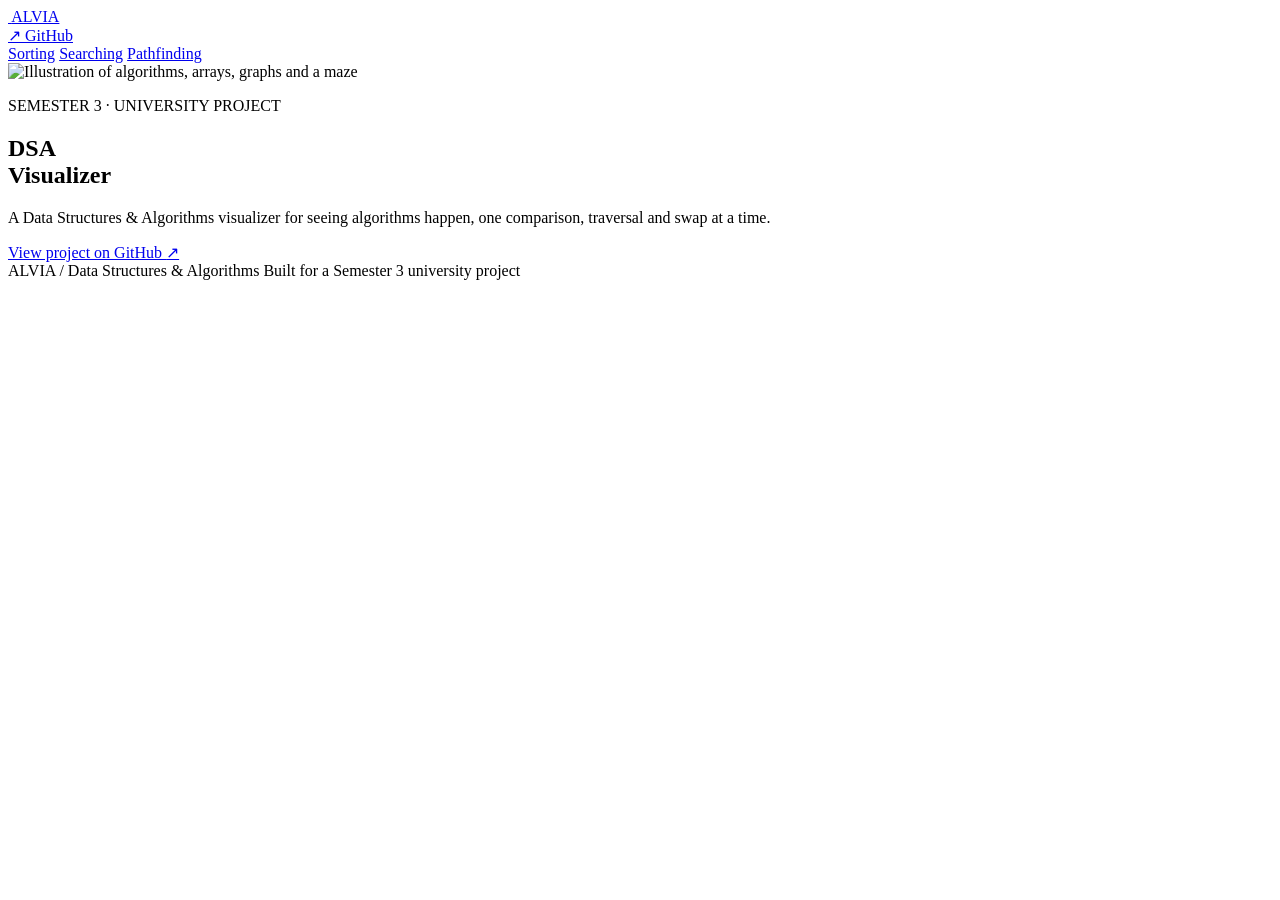
==== index.html @ 011ecc25 "Add files via upload" ====
<!DOCTYPE html>
<html lang="en">
<head>
  <meta charset="UTF-8" />
  <meta name="viewport" content="width=device-width, initial-scale=1.0" />
  <meta name="description" content="ALVIA — a Data Structures and Algorithms visualizer." />
  <title>ALVIA — DSA Visualizer</title>
  <link rel="icon" href="assets/logo.svg" type="image/svg+xml" />
  <link rel="stylesheet" href="css/style.css" />
</head>
<body class="landing-page">
  <header class="site-header">
    <a class="brand" href="index.html" aria-label="ALVIA home">
      <img src="assets/logo.svg" alt="" />
      <span>ALVIA</span>
    </a>

    <div class="header-actions">
      <a class="github-pill" data-github href="#" target="_blank" rel="noopener noreferrer">
        <span class="github-icon">↗</span>
        GitHub
      </a>
    </div>

    <nav class="hero-nav" aria-label="Visualizer navigation">
      <a href="sorting.html">Sorting</a>
      <a href="searching.html">Searching</a>
      <a href="pathfinding.html">Pathfinding</a>
    </nav>
  </header>

  <main class="hero">
    <section class="hero-visual" aria-label="ALVIA illustration">
      <img src="assets/hero.svg" alt="Illustration of algorithms, arrays, graphs and a maze" />
    </section>

    <section class="hero-copy">
      <p class="eyebrow">SEMESTER 3 · UNIVERSITY PROJECT</p>
      <h1>DSA<br />Visualizer</h1>
      <p class="hero-subtitle">
        A Data Structures &amp; Algorithms visualizer for seeing algorithms
        happen, one comparison, traversal and swap at a time.
      </p>
      <a class="primary-button" data-github href="#" target="_blank" rel="noopener noreferrer">
        View project on GitHub <span>↗</span>
      </a>
    </section>
  </main>

  <footer class="landing-footer">
    <span>ALVIA / Data Structures &amp; Algorithms</span>
    <span>Built for a Semester 3 university project</span>
  </footer>

  <script src="js/main.js"></script>
</body>
</html>
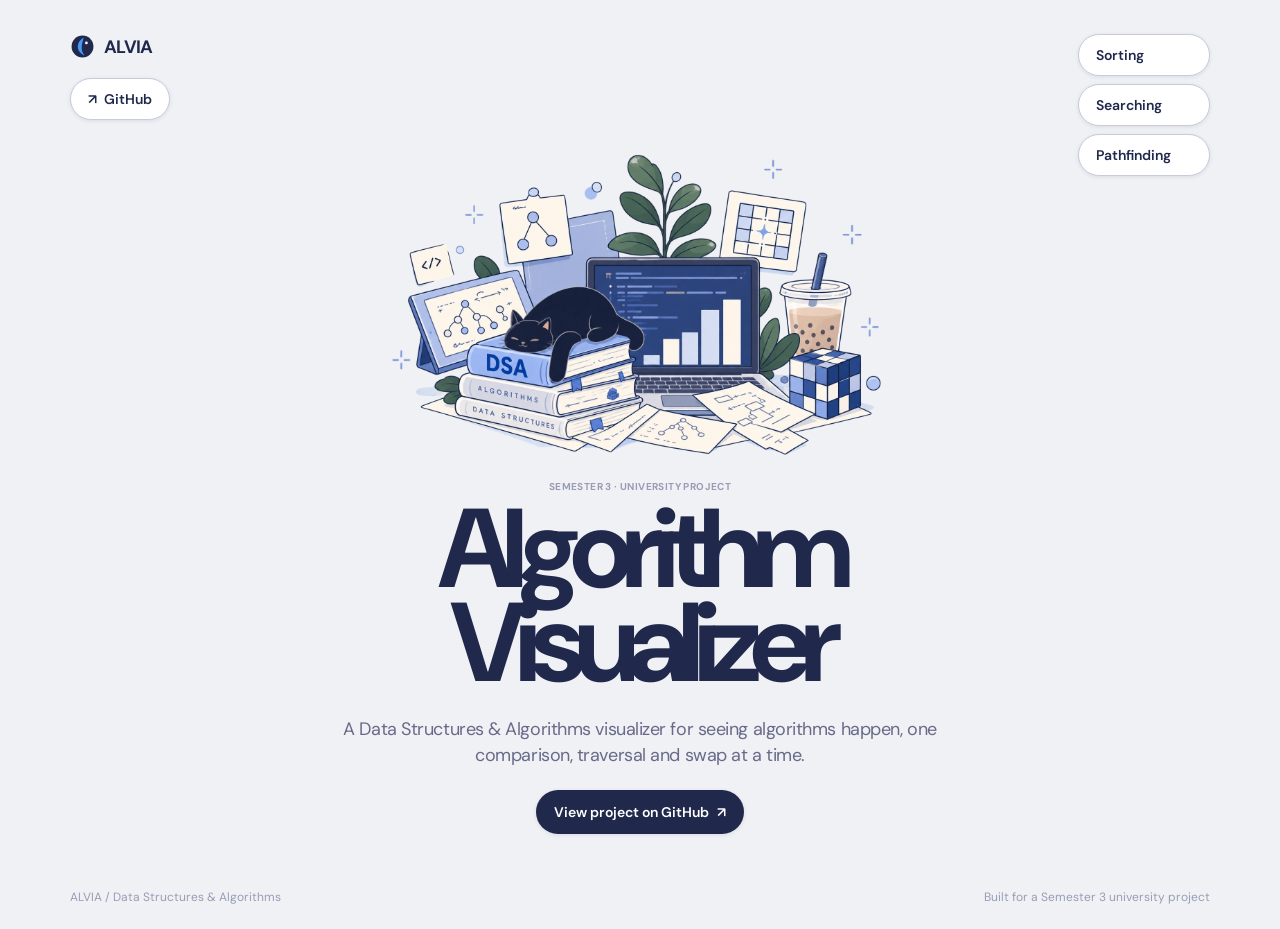
==== commit 1c2a2274: "Change title from 'DSA' to 'Algorithm'" ====
--- a/index.html
+++ b/index.html
@@ -36,7 +36,7 @@
 
     <section class="hero-copy">
       <p class="eyebrow">SEMESTER 3 · UNIVERSITY PROJECT</p>
-      <h1>DSA<br />Visualizer</h1>
+      <h1>Algorithm<br />Visualizer</h1>
       <p class="hero-subtitle">
         A Data Structures &amp; Algorithms visualizer for seeing algorithms
         happen, one comparison, traversal and swap at a time.
--- a/css/style.css
+++ b/css/style.css
@@ -0,0 +1,612 @@
+@import url('https://fonts.googleapis.com/css2?family=DM+Sans:wght@400;500;600;700&display=swap');
+
+:root {
+  --navy: #20294c;
+  --blue: #459af8;
+  --steel: #375390;
+  --fog: #f0f1f5;
+  --white: #ffffff;
+  --silver: #c7cbdb;
+  --mist: #dddfe9;
+  --smoke: #979db5;
+  --dusk: #676b89;
+  --green: #63b879;
+  --red: #e76556;
+  --yellow: #f8d84a;
+  --shadow: rgba(32, 41, 76, 0.12) 0 9px 25px;
+  --shadow-sm: rgba(32, 41, 76, 0.10) 0 1px 4px;
+  --radius-card: 12px;
+  --radius-panel: 24px;
+  --radius-pill: 9999px;
+}
+
+* { box-sizing: border-box; }
+
+html { scroll-behavior: smooth; }
+
+body {
+  margin: 0;
+  min-height: 100vh;
+  background: var(--fog);
+  color: var(--navy);
+  font-family: "DM Sans", Inter, ui-sans-serif, system-ui, -apple-system, BlinkMacSystemFont, "Segoe UI", sans-serif;
+  -webkit-font-smoothing: antialiased;
+}
+
+a { color: inherit; text-decoration: none; }
+
+button, input { font: inherit; }
+
+button { cursor: pointer; }
+
+.site-header {
+  position: relative;
+  max-width: 1200px;
+  margin: 0 auto;
+  padding: 34px 30px 0;
+  min-height: 100px;
+}
+
+.brand {
+  display: inline-flex;
+  align-items: center;
+  gap: 9px;
+  font-size: 18px;
+  font-weight: 700;
+  letter-spacing: -0.04em;
+}
+
+.brand img {
+  width: 25px;
+  height: 25px;
+}
+
+.header-actions {
+  position: absolute;
+  left: 30px;
+  top: 78px;
+}
+
+.github-pill, .back-link, .hero-nav a {
+  display: inline-flex;
+  align-items: center;
+  justify-content: center;
+  min-height: 42px;
+  padding: 10px 17px;
+  border-radius: var(--radius-pill);
+  background: var(--white);
+  border: 1px solid var(--silver);
+  box-shadow: var(--shadow-sm);
+  color: var(--navy);
+  font-size: 14px;
+  font-weight: 600;
+  transition: transform .18s ease, box-shadow .18s ease, color .18s ease;
+}
+
+.github-pill:hover, .back-link:hover, .hero-nav a:hover {
+  transform: translateY(-2px);
+  box-shadow: var(--shadow);
+  color: var(--blue);
+}
+
+.github-icon { margin-right: 7px; }
+
+.hero-nav {
+  position: absolute;
+  right: 30px;
+  top: 34px;
+  display: flex;
+  flex-direction: column;
+  gap: 8px;
+  align-items: stretch;
+}
+
+.hero-nav a {
+  min-width: 132px;
+  justify-content: flex-start;
+}
+
+.hero {
+  max-width: 1200px;
+  margin: 0 auto;
+  padding: 25px 30px 30px;
+  text-align: center;
+}
+
+.hero-visual {
+  max-width: 670px;
+  margin: 0 auto;
+}
+
+.hero-visual img {
+  display: block;
+  width: 100%;
+  max-height: 355px;
+  object-fit: contain;
+}
+
+.hero-copy {
+  max-width: 720px;
+  margin: 0 auto;
+}
+
+.eyebrow {
+  margin: 0 0 9px;
+  color: var(--smoke);
+  font-size: 10px;
+  font-weight: 700;
+  letter-spacing: .4px;
+  text-transform: uppercase;
+}
+
+.hero h1 {
+  margin: 0;
+  font-size: clamp(68px, 9vw, 112px);
+  line-height: .84;
+  letter-spacing: -.095em;
+  font-weight: 700;
+}
+
+.hero-subtitle {
+  max-width: 600px;
+  margin: 26px auto 22px;
+  color: var(--dusk);
+  font-size: 18px;
+  line-height: 1.45;
+  letter-spacing: -.025em;
+}
+
+.primary-button, .secondary-button {
+  display: inline-flex;
+  align-items: center;
+  justify-content: center;
+  gap: 8px;
+  border-radius: var(--radius-pill);
+  min-height: 44px;
+  padding: 11px 18px;
+  font-size: 14px;
+  font-weight: 600;
+  transition: transform .18s ease, box-shadow .18s ease, background .18s ease;
+}
+
+.primary-button {
+  border: 0;
+  background: var(--navy);
+  color: var(--white);
+  box-shadow: var(--shadow-sm);
+}
+
+.primary-button:hover {
+  transform: translateY(-2px);
+  box-shadow: var(--shadow);
+}
+
+.secondary-button {
+  background: var(--white);
+  border: 1.5px solid var(--steel);
+  color: var(--steel);
+  box-shadow: none;
+}
+
+.secondary-button:hover {
+  transform: translateY(-1px);
+  background: #f8f9fc;
+}
+
+.danger-button { border-color: #d88c85; color: #b95147; }
+
+.landing-footer {
+  max-width: 1200px;
+  margin: 25px auto 0;
+  padding: 0 30px 24px;
+  display: flex;
+  justify-content: space-between;
+  color: var(--smoke);
+  font-size: 12px;
+}
+
+/* Workspace */
+.workspace-header {
+  max-width: 1380px;
+  margin: 0 auto;
+  padding: 22px 28px;
+  display: flex;
+  align-items: center;
+  gap: 10px;
+}
+
+.workspace-header .brand { flex: 0 0 auto; }
+
+.crumb {
+  color: var(--dusk);
+  font-size: 14px;
+}
+
+.back-link {
+  margin-left: auto;
+}
+
+.workspace {
+  max-width: 1380px;
+  margin: 0 auto;
+  padding: 0 28px 34px;
+  display: grid;
+  grid-template-columns: 235px minmax(0, 1fr);
+  gap: 18px;
+}
+
+.algorithm-sidebar,
+.visualizer-panel {
+  background: rgba(255,255,255,.58);
+  border-radius: var(--radius-panel);
+  box-shadow: var(--shadow);
+}
+
+.algorithm-sidebar {
+  padding: 18px;
+  align-self: start;
+  position: sticky;
+  top: 18px;
+}
+
+.sidebar-label {
+  margin: 2px 8px 12px;
+  color: var(--smoke);
+  font-size: 10px;
+  font-weight: 700;
+  letter-spacing: .4px;
+}
+
+.algorithm-option {
+  display: block;
+  width: 100%;
+  padding: 12px 13px;
+  margin: 3px 0;
+  border: 0;
+  border-radius: 10px;
+  background: transparent;
+  color: var(--navy);
+  text-align: left;
+  font-size: 14px;
+  font-weight: 600;
+}
+
+.algorithm-option:hover { background: #eaf1fb; }
+
+.algorithm-option.active {
+  background: #dcebff;
+  color: #1f6fd4;
+}
+
+.visualizer-panel {
+  min-width: 0;
+  padding: 24px;
+}
+
+.panel-heading {
+  display: flex;
+  justify-content: space-between;
+  align-items: flex-start;
+  margin-bottom: 16px;
+}
+
+.panel-heading h1 {
+  margin: 0;
+  font-size: 42px;
+  line-height: 1;
+  letter-spacing: -.055em;
+}
+
+.panel-heading p:not(.eyebrow) {
+  margin: 10px 0 0;
+  max-width: 700px;
+  color: var(--dusk);
+  font-size: 15px;
+  line-height: 1.45;
+}
+
+.chart-card, .grid-card {
+  min-height: 340px;
+  padding: 22px;
+  background: var(--white);
+  border-radius: var(--radius-card);
+  box-shadow: var(--shadow);
+}
+
+.bars {
+  height: 295px;
+  width: 100%;
+  display: flex;
+  align-items: flex-end;
+  gap: 7px;
+}
+
+.bar {
+  flex: 1;
+  min-width: 10px;
+  max-width: 72px;
+  background: #b9d3f7;
+  border-radius: 7px 7px 2px 2px;
+  position: relative;
+  transition: height .18s ease, background .15s ease, transform .15s ease;
+}
+
+.bar span {
+  position: absolute;
+  left: 50%;
+  bottom: -25px;
+  transform: translateX(-50%);
+  color: var(--navy);
+  font-size: 11px;
+}
+
+.bar.active { background: var(--blue); transform: translateY(-3px); }
+.bar.compare { background: #7fb6f7; }
+.bar.sorted { background: var(--green); }
+.bar.target { background: var(--yellow); }
+.bar.found { background: var(--green); }
+.bar.range { background: #a9c8f3; }
+.bar.dimmed { opacity: .42; }
+
+.control-row {
+  display: flex;
+  align-items: center;
+  gap: 10px;
+  padding: 16px 2px;
+}
+
+.control-button { min-width: 106px; }
+
+.speed-control {
+  margin-left: auto;
+  display: flex;
+  align-items: center;
+  gap: 9px;
+  color: var(--dusk);
+  font-size: 13px;
+  min-width: min(400px, 45%);
+}
+
+.speed-control output {
+  min-width: 48px;
+  color: var(--navy);
+  font-weight: 600;
+}
+
+.speed-control input { flex: 1; accent-color: var(--blue); }
+
+.card {
+  background: var(--white);
+  border-radius: var(--radius-card);
+  box-shadow: var(--shadow);
+}
+
+.array-controls {
+  padding: 20px;
+}
+
+.section-title-row {
+  display: flex;
+  align-items: center;
+  justify-content: space-between;
+  gap: 20px;
+}
+
+.section-title-row h2,
+.path-tools h2 {
+  margin: 0;
+  font-size: 24px;
+  letter-spacing: -.035em;
+}
+
+.count-control {
+  display: flex;
+  align-items: center;
+  gap: 7px;
+  color: var(--dusk);
+  font-size: 12px;
+}
+
+.count-control button {
+  width: 32px;
+  height: 32px;
+  border: 1px solid var(--silver);
+  background: var(--fog);
+  border-radius: 9px;
+  color: var(--navy);
+  font-size: 19px;
+}
+
+.count-control output {
+  min-width: 38px;
+  text-align: center;
+  font-weight: 700;
+  color: var(--navy);
+}
+
+.button-row {
+  display: flex;
+  flex-wrap: wrap;
+  gap: 8px;
+  margin-top: 14px;
+}
+
+.helper-text {
+  color: var(--smoke);
+  font-size: 12px;
+  line-height: 1.45;
+  margin: 13px 0 10px;
+}
+
+.array-editor {
+  display: grid;
+  grid-template-columns: repeat(auto-fit, minmax(62px, 1fr));
+  gap: 7px;
+}
+
+.value-editor {
+  padding: 6px;
+  background: var(--fog);
+  border: 1px solid var(--silver);
+  border-radius: 10px;
+}
+
+.value-editor .mini-actions {
+  display: flex;
+  gap: 4px;
+  margin-bottom: 5px;
+}
+
+.value-editor button {
+  flex: 1;
+  height: 20px;
+  padding: 0;
+  border: 0;
+  background: var(--white);
+  color: var(--steel);
+  border-radius: 5px;
+  font-size: 12px;
+}
+
+.value-editor input {
+  width: 100%;
+  border: 0;
+  background: transparent;
+  text-align: center;
+  color: var(--navy);
+  font-weight: 700;
+  outline: none;
+}
+
+.target-row {
+  padding: 12px 15px;
+  margin-bottom: 14px;
+  display: flex;
+  align-items: center;
+  gap: 12px;
+}
+
+.target-row label {
+  color: var(--dusk);
+  font-size: 13px;
+  font-weight: 600;
+}
+
+.target-row input {
+  width: 110px;
+  border: 1px solid var(--silver);
+  border-radius: 8px;
+  padding: 9px 10px;
+  color: var(--navy);
+  outline: none;
+  background: var(--fog);
+}
+
+.target-row input:focus { border-color: var(--blue); }
+
+.status-text {
+  margin-left: auto;
+  color: var(--smoke);
+  font-size: 12px;
+}
+
+.legend {
+  margin-top: 24px;
+  padding: 12px 8px;
+  display: grid;
+  gap: 8px;
+  color: var(--dusk);
+  font-size: 11px;
+}
+
+.legend span { display: flex; align-items: center; gap: 7px; }
+
+.legend-dot {
+  width: 10px;
+  height: 10px;
+  border-radius: 3px;
+  background: var(--silver);
+}
+
+.legend-dot.start { background: var(--green); border-radius: 50%; }
+.legend-dot.end { background: var(--red); border-radius: 50%; }
+.legend-dot.wall { background: #4f5564; }
+.legend-dot.visited { background: #8ec2fa; }
+.legend-dot.path { background: var(--yellow); }
+
+.path-workspace .visualizer-panel { overflow: hidden; }
+
+.grid-card {
+  min-height: 0;
+  padding: 15px;
+}
+
+.path-grid {
+  --cols: 35;
+  display: grid;
+  grid-template-columns: repeat(var(--cols), minmax(8px, 1fr));
+  width: 100%;
+  aspect-ratio: 35 / 18;
+  border: 1px solid #aab5c8;
+  overflow: hidden;
+}
+
+.node {
+  min-width: 0;
+  min-height: 0;
+  border-right: 1px solid #bfc9d8;
+  border-bottom: 1px solid #bfc9d8;
+  background: #f7f9fc;
+  transition: background .1s ease, transform .1s ease;
+}
+
+.node:hover { background: #eaf2fd; }
+
+.node.wall { background: #4f5564; }
+.node.start { background: var(--green); }
+.node.end { background: var(--red); }
+.node.visited { background: #8ec2fa; }
+.node.path { background: var(--yellow); }
+.node.start.path { background: var(--green); }
+.node.end.path { background: var(--red); }
+
+.path-tools {
+  padding: 18px;
+  margin-top: 2px;
+}
+
+.tool-button.active {
+  background: #dcebff;
+  border-color: var(--blue);
+  color: #1f6fd4;
+}
+
+@media (max-width: 900px) {
+  .hero-nav { position: static; flex-direction: row; margin-top: 15px; }
+  .hero-nav a { min-width: 0; flex: 1; }
+  .header-actions { top: 34px; right: 30px; left: auto; }
+  .site-header { min-height: 150px; }
+  .workspace { grid-template-columns: 1fr; }
+  .algorithm-sidebar { position: static; display: flex; flex-wrap: wrap; gap: 5px; }
+  .sidebar-label { width: 100%; }
+  .algorithm-option { width: auto; flex: 1; }
+  .legend { display: flex; flex-wrap: wrap; width: 100%; }
+}
+
+@media (max-width: 650px) {
+  .site-header { padding: 20px 18px 0; }
+  .header-actions { left: 18px; top: 66px; }
+  .hero-nav { margin-top: 62px; flex-wrap: wrap; }
+  .hero { padding: 10px 18px 25px; }
+  .hero h1 { font-size: 67px; }
+  .landing-footer { padding: 0 18px 20px; flex-direction: column; gap: 5px; }
+  .workspace-header { padding: 18px; }
+  .workspace { padding: 0 18px 24px; }
+  .visualizer-panel { padding: 15px; }
+  .panel-heading h1 { font-size: 34px; }
+  .control-row { flex-wrap: wrap; }
+  .speed-control { min-width: 100%; margin-left: 0; }
+  .target-row { flex-wrap: wrap; }
+  .status-text { margin-left: 0; width: 100%; }
+  .array-editor { grid-template-columns: repeat(4, 1fr); }
+}
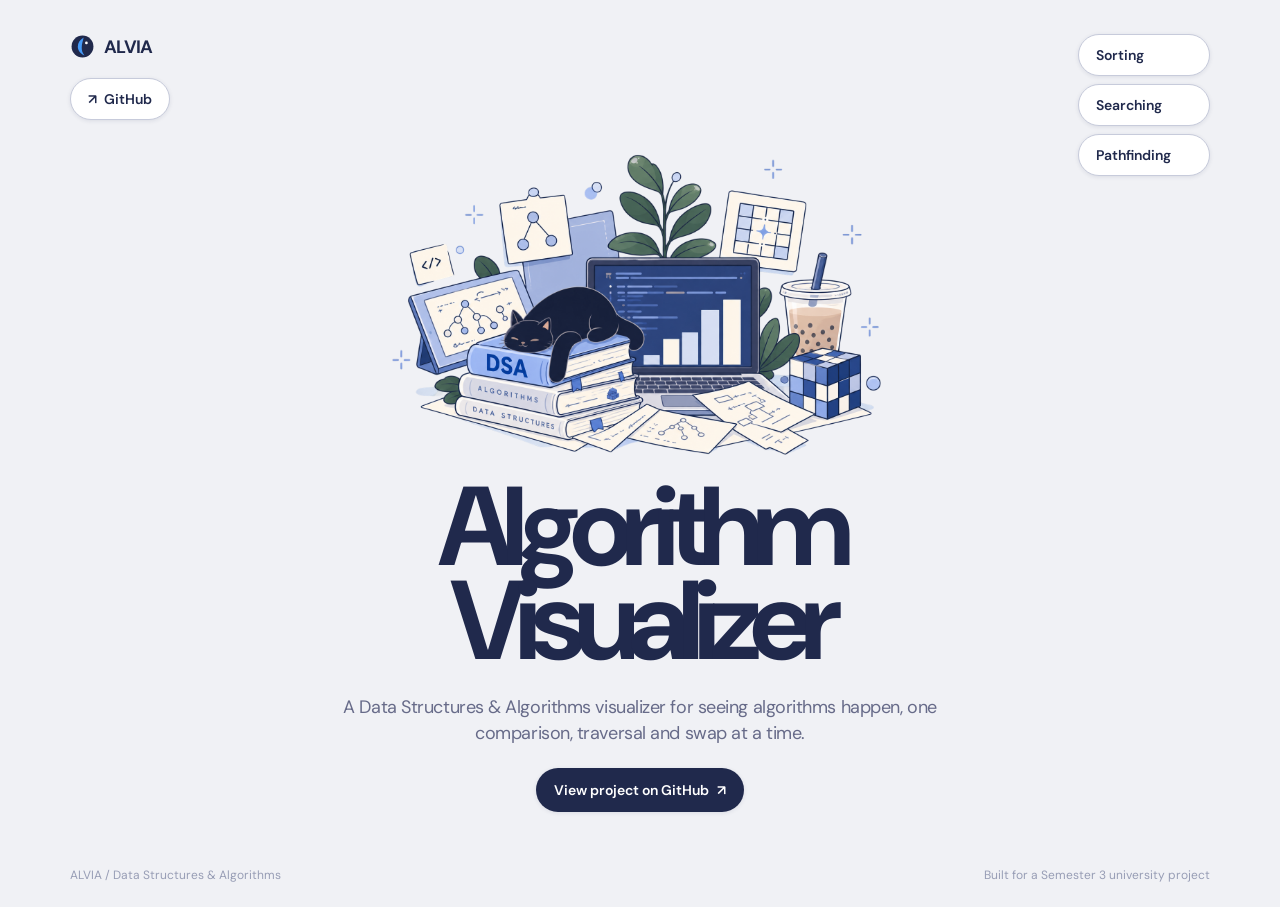
==== commit b0799f8a: "Update index.html" ====
--- a/index.html
+++ b/index.html
@@ -35,7 +35,6 @@
     </section>
 
     <section class="hero-copy">
-      <p class="eyebrow">SEMESTER 3 · UNIVERSITY PROJECT</p>
       <h1>Algorithm<br />Visualizer</h1>
       <p class="hero-subtitle">
         A Data Structures &amp; Algorithms visualizer for seeing algorithms
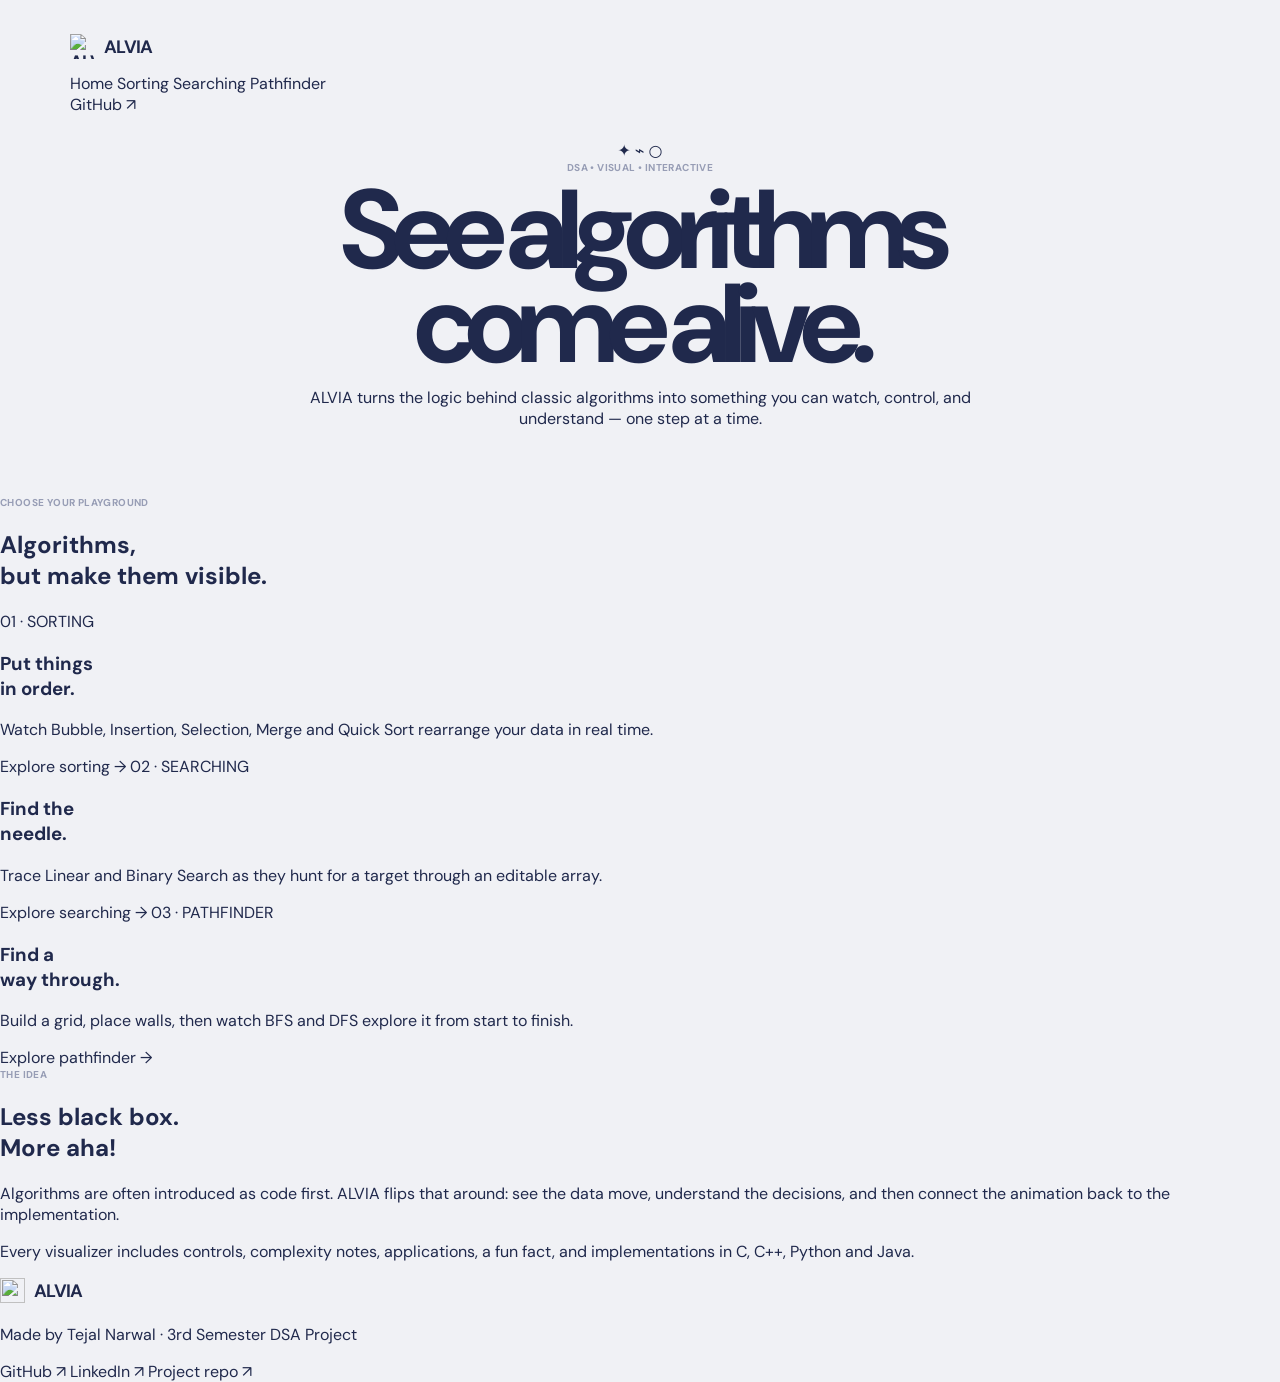
==== commit f45ebac3: "Add files via upload" ====
--- a/index.html
+++ b/index.html
@@ -1,56 +1,95 @@
 <!DOCTYPE html>
 <html lang="en">
 <head>
-  <meta charset="UTF-8" />
-  <meta name="viewport" content="width=device-width, initial-scale=1.0" />
-  <meta name="description" content="ALVIA — a Data Structures and Algorithms visualizer." />
-  <title>ALVIA — DSA Visualizer</title>
-  <link rel="icon" href="assets/logo.svg" type="image/svg+xml" />
-  <link rel="stylesheet" href="css/style.css" />
+  <meta charset="UTF-8">
+  <meta name="viewport" content="width=device-width, initial-scale=1.0">
+  <meta name="description" content="ALVIA — an interactive algorithm visualizer for sorting, searching, and pathfinding.">
+  <meta name="theme-color" content="#f6e0db">
+  <title>ALVIA — Algorithm Visualizer</title>
+  <link rel="icon" type="image/svg+xml" href="assets/alvia-logo.svg">
+  <link rel="stylesheet" href="css/style.css">
 </head>
-<body class="landing-page">
-  <header class="site-header">
+<body>
+  <header class="site-header wrap">
     <a class="brand" href="index.html" aria-label="ALVIA home">
-      <img src="assets/logo.svg" alt="" />
+      <img src="assets/alvia-logo.svg" alt="ALVIA logo">
       <span>ALVIA</span>
     </a>
-
-    <div class="header-actions">
-      <a class="github-pill" data-github href="#" target="_blank" rel="noopener noreferrer">
-        <span class="github-icon">↗</span>
-        GitHub
-      </a>
-    </div>
-
-    <nav class="hero-nav" aria-label="Visualizer navigation">
-      <a href="sorting.html">Sorting</a>
-      <a href="searching.html">Searching</a>
-      <a href="pathfinding.html">Pathfinding</a>
+    <nav class="main-nav" aria-label="Main navigation">
+      <a class="pill active" href="index.html">Home</a>
+      <a class="pill" href="sorting.html">Sorting</a>
+      <a class="pill" href="searching.html">Searching</a>
+      <a class="pill" href="pathfinder.html">Pathfinder</a>
     </nav>
+    <a class="pill repo-link" href="https://github.com/teeeezal/alvia" target="_blank" rel="noopener">GitHub ↗</a>
   </header>
 
-  <main class="hero">
-    <section class="hero-visual" aria-label="ALVIA illustration">
-      <img src="assets/hero.svg" alt="Illustration of algorithms, arrays, graphs and a maze" />
+  <main>
+    <section class="hero wrap">
+      <span class="doodle doodle-a">✦</span>
+      <span class="doodle doodle-b">⌁</span>
+      <span class="doodle doodle-c">○</span>
+      <div class="hero-copy">
+        <p class="eyebrow">DSA • VISUAL • INTERACTIVE</p>
+        <h1>See algorithms<br>come alive.</h1>
+        <p class="hero-text">ALVIA turns the logic behind classic algorithms into something you can watch, control, and understand — one step at a time.</p>
+      </div>
+      <div class="hero-mark"><img src="assets/alvia-logo.svg" alt=""></div>
     </section>
 
-    <section class="hero-copy">
-      <h1>Algorithm<br />Visualizer</h1>
-      <p class="hero-subtitle">
-        A Data Structures &amp; Algorithms visualizer for seeing algorithms
-        happen, one comparison, traversal and swap at a time.
-      </p>
-      <a class="primary-button" data-github href="#" target="_blank" rel="noopener noreferrer">
-        View project on GitHub <span>↗</span>
-      </a>
+    <section class="feature-band"></section>
+
+    <section class="wrap section">
+      <div class="section-intro">
+        <p class="eyebrow">CHOOSE YOUR PLAYGROUND</p>
+        <h2>Algorithms,<br>but make them visible.</h2>
+      </div>
+      <div class="card-grid three">
+        <a class="outline-card tilt-left" href="sorting.html">
+          <span class="tag orange">01 · SORTING</span>
+          <h3>Put things<br>in order.</h3>
+          <p>Watch Bubble, Insertion, Selection, Merge and Quick Sort rearrange your data in real time.</p>
+          <span class="card-arrow">Explore sorting →</span>
+        </a>
+        <a class="outline-card tilt-right" href="searching.html">
+          <span class="tag yellow">02 · SEARCHING</span>
+          <h3>Find the<br>needle.</h3>
+          <p>Trace Linear and Binary Search as they hunt for a target through an editable array.</p>
+          <span class="card-arrow">Explore searching →</span>
+        </a>
+        <a class="outline-card" href="pathfinder.html">
+          <span class="tag mint">03 · PATHFINDER</span>
+          <h3>Find a<br>way through.</h3>
+          <p>Build a grid, place walls, then watch BFS and DFS explore it from start to finish.</p>
+          <span class="card-arrow">Explore pathfinder →</span>
+        </a>
+      </div>
+    </section>
+
+    <section class="color-section magenta">
+      <div class="wrap split">
+        <div>
+          <p class="eyebrow">THE IDEA</p>
+          <h2>Less black box.<br>More aha!</h2>
+        </div>
+        <div class="color-copy">
+          <p>Algorithms are often introduced as code first. ALVIA flips that around: see the data move, understand the decisions, and then connect the animation back to the implementation.</p>
+          <p>Every visualizer includes controls, complexity notes, applications, a fun fact, and implementations in C, C++, Python and Java.</p>
+        </div>
+      </div>
     </section>
   </main>
 
-  <footer class="landing-footer">
-    <span>ALVIA / Data Structures &amp; Algorithms</span>
-    <span>Built for a Semester 3 university project</span>
+  <footer class="site-footer wrap">
+    <div>
+      <a class="brand footer-brand" href="index.html"><img src="assets/alvia-logo.svg" alt=""><span>ALVIA</span></a>
+      <p class="footer-note">Made by Tejal Narwal · 3rd Semester DSA Project</p>
+    </div>
+    <div class="footer-links">
+      <a href="https://github.com/teeeezal" target="_blank" rel="noopener">GitHub ↗</a>
+      <a href="https://www.linkedin.com/in/tejalnarwal/" target="_blank" rel="noopener">LinkedIn ↗</a>
+      <a href="https://github.com/teeeezal/alvia" target="_blank" rel="noopener">Project repo ↗</a>
+    </div>
   </footer>
-
-  <script src="js/main.js"></script>
 </body>
-</html>
+</html>
